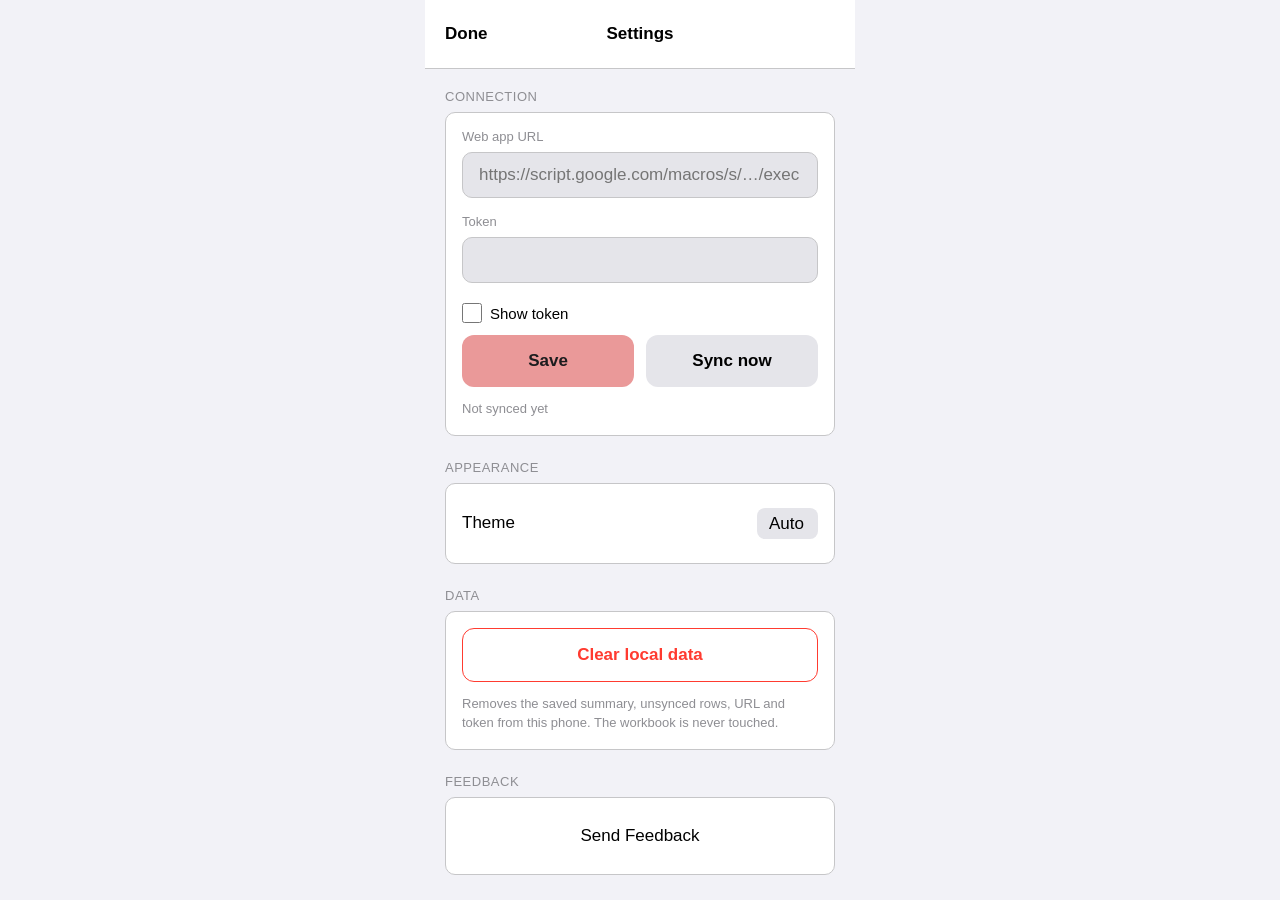
==== app/index.html @ 0020ec19 "Lead with the task name everywhere and show dates as DD-Mmm-YY Status rows now put the Task Name ove" ====
<!doctype html>
<html lang="en" data-theme="auto">
<head>
<meta charset="utf-8">
<meta name="viewport" content="width=device-width, initial-scale=1.0, maximum-scale=1.0, user-scalable=no, viewport-fit=cover">
<title>Apollo</title>
<meta name="theme-color" content="#ffffff">
<meta name="apple-mobile-web-app-capable" content="yes">
<meta name="apple-mobile-web-app-status-bar-style" content="black-translucent">
<meta name="apple-mobile-web-app-title" content="Apollo">
<link rel="manifest" href="manifest.webmanifest">
<link rel="icon" href="icon.svg" type="image/svg+xml">
<link rel="apple-touch-icon" href="icon-192.png">
<link rel="stylesheet" href="style.css">
</head>
<body>
<div id="app" class="app">

  <div id="view-main" class="view">
    <header class="header">
      <h1 class="title">Apollo</h1>
      <button type="button" id="settings-btn" class="icon-btn" aria-label="Settings">&#9881;&#65039;</button>
    </header>
    <div class="seg-wrap">
      <div class="seg-tabs" role="tablist" aria-label="Screens">
        <button type="button" role="tab" data-tab="log">Log</button>
        <button type="button" role="tab" data-tab="status">Status</button>
      </div>
    </div>
    <div id="panels" class="panels">
      <div id="track" class="track">

        <section id="screen-log" class="panel" aria-label="Log">
          <div class="section">
            <div class="section-title">Kind</div>
            <div class="card">
              <div class="toggle-group" role="group" aria-label="Kind of training">
                <button type="button" data-mode="flight">Flight</button>
                <button type="button" data-mode="sim">Sim</button>
                <button type="button" data-mode="ground">Ground</button>
              </div>
            </div>
          </div>
          <div class="section">
            <div class="section-title">Sortie</div>
            <div class="card">
              <div class="input-group" id="mission-field">
                <label for="mission">Mission Number</label>
                <input id="mission" type="text" autocomplete="off" autocapitalize="characters" spellcheck="false" placeholder="e.g. 0123">
              </div>
              <div class="input-group last">
                <label for="date">Date (Zulu)</label>
                <div class="date-field">
                  <span id="date-display" class="date-display" aria-hidden="true"></span>
                  <input id="date" type="date" required>
                </div>
              </div>
            </div>
          </div>
          <div class="section">
            <div class="section-title">Events</div>
            <input id="search" type="search" class="search" placeholder="Search events" autocomplete="off" aria-label="Search events">
            <div id="events"></div>
          </div>
          <div class="panel-end"></div>
        </section>

        <section id="screen-status" class="panel" aria-label="Status">
          <div id="status-head" class="section-title"></div>
          <div id="logcheck"></div>
          <div id="status-error"></div>
          <ul id="summary" class="card list"></ul>
          <div class="panel-end"></div>
        </section>

      </div>
    </div>
    <div id="savebar" class="savebar">
      <button type="button" id="save" class="btn primary" disabled>Save</button>
    </div>
  </div>

  <div id="screen-settings" class="view hidden">
    <header class="header header-center">
      <button type="button" id="done" class="text-btn">Done</button>
      <h1 class="title small">Settings</h1>
      <span class="header-spacer" aria-hidden="true"></span>
    </header>
    <div class="panel">
      <div class="section">
        <div class="section-title">Connection</div>
        <div class="card">
          <div class="input-group">
            <label for="url">Web app URL</label>
            <input id="url" type="url" autocomplete="off" autocapitalize="none" spellcheck="false" placeholder="https://script.google.com/macros/s/…/exec">
          </div>
          <div class="input-group">
            <label for="token">Token</label>
            <input id="token" type="password" autocomplete="off" autocapitalize="none" spellcheck="false">
          </div>
          <label class="check"><input id="show-token" type="checkbox"> Show token</label>
          <div class="btn-row">
            <button type="button" id="save-settings" class="btn primary">Save</button>
            <button type="button" id="sync-now" class="btn secondary">Sync now</button>
          </div>
          <p id="sync-status" class="hint"></p>
          <div id="settings-error"></div>
        </div>
      </div>
      <div class="section">
        <div class="section-title">Appearance</div>
        <div class="card">
          <div class="setting-row last">
            <label for="theme">Theme</label>
            <select id="theme">
              <option value="light">Light</option>
              <option value="dark">Dark</option>
              <option value="auto">Auto</option>
            </select>
          </div>
        </div>
      </div>
      <div class="section">
        <div class="section-title">Data</div>
        <div class="card">
          <button type="button" id="clear-data" class="btn outline-destructive">Clear local data</button>
          <p class="hint">Removes the saved summary, unsynced rows, URL and token from this phone. The workbook is never touched.</p>
        </div>
      </div>
      <div class="section">
        <div class="section-title">Feedback</div>
        <div class="card">
          <a class="link" href="mailto:135crewdog.github@gmail.com?subject=Apollo%20App%20Feedback">Send Feedback</a>
        </div>
      </div>
      <p class="version">Apollo v<span id="version"></span> · all dates are Zulu</p>
      <div class="panel-end"></div>
    </div>
  </div>

</div>
<div id="toast" class="toast hidden" role="status"></div>
<script src="app.js"></script>
</body>
</html>
---- app/style.css ----
/* Apollo: the same visual system as Show Time (iOS-style), with the due-date colours as the accent. */

:root {
  --bg: #f2f2f7;
  --elev: #ffffff;
  --border: #c6c6c8;
  --text: #000000;
  --text2: #8e8e93;
  --fill: #e5e5ea;
  --fill2: #d1d1d6;
  --destructive: #ff3b30;
  --success: #34c759;
  --warning: #8a6400;
  --warning-bg: #fff9e6;
  --warning-border: rgba(255, 204, 0, 0.5);
  --error-bg: #fff0ef;
  --error-border: rgba(255, 59, 48, 0.35);
  /* Due-date palette */
  --red: #ea9999;
  --orange: #f9cb9c;
  --yellow: #fff2cc;
  --grey: #666666;
  --on-accent: #1c1c1e;
  --band-text: #1c1c1e;
  --shadow: rgba(0, 0, 0, 0.1);
  color-scheme: light;
}
:root[data-theme="dark"],
:root:not([data-theme="light"]):not([data-theme="dark"]).system-dark {
  --bg: #000000;
  --elev: #1c1c1e;
  --border: #38383a;
  --text: #ffffff;
  --text2: #98989d;
  --fill: #48484a;
  --fill2: #3a3a3c;
  --destructive: #ff453a;
  --warning: #ffd60a;
  --warning-bg: #3d2e00;
  --warning-border: rgba(255, 214, 10, 0.4);
  --error-bg: #2d0a08;
  --error-border: rgba(255, 69, 58, 0.4);
  --shadow: rgba(0, 0, 0, 0.4);
  color-scheme: dark;
}

* { margin: 0; padding: 0; box-sizing: border-box; }
html, body { height: 100%; }
body {
  font-family: -apple-system, BlinkMacSystemFont, "SF Pro Display", "Helvetica Neue", sans-serif;
  -webkit-font-smoothing: antialiased;
  -moz-osx-font-smoothing: grayscale;
  background: var(--bg);
  color: var(--text);
  overflow: hidden;
  touch-action: pan-y;
}
button, input:not([type="checkbox"]), select { -webkit-appearance: none; appearance: none; font-family: inherit; }
input[type="checkbox"] { -webkit-appearance: checkbox; appearance: checkbox; }
button, input, select { touch-action: manipulation; }

.app {
  height: 100vh;
  height: 100dvh;
  width: 100%;
  max-width: 430px;
  margin: 0 auto;
  padding-top: env(safe-area-inset-top);
  padding-left: env(safe-area-inset-left);
  padding-right: env(safe-area-inset-right);
  display: flex;
  flex-direction: column;
  position: relative;
}
.view { flex: 1; display: flex; flex-direction: column; min-height: 0; position: relative; }
.view.hidden, .hidden { display: none; }

/* Header */
.header {
  background: var(--elev);
  border-bottom: 1px solid var(--border);
  padding: 16px 20px;
  display: flex;
  align-items: center;
  justify-content: space-between;
  position: relative;
}
.title { font-size: 34px; font-weight: 700; letter-spacing: -0.5px; color: var(--text); }
.title.small { font-size: 17px; font-weight: 600; letter-spacing: 0; position: absolute; left: 50%; transform: translateX(-50%); }
.icon-btn {
  background: var(--fill); border: none; border-radius: 20px;
  width: 40px; height: 40px; display: flex; align-items: center; justify-content: center;
  font-size: 20px; color: var(--text); cursor: pointer;
}
.text-btn { background: transparent; border: none; color: var(--text); font-size: 17px; font-weight: 600; padding: 8px 0; cursor: pointer; }
.header-spacer { width: 60px; }

/* Segmented control (tabs) */
.seg-wrap { padding: 12px 20px; background: var(--elev); border-bottom: 1px solid var(--border); }
.seg-tabs { background: var(--fill); border-radius: 9px; padding: 2px; display: flex; gap: 2px; }
.seg-tabs button {
  flex: 1; padding: 8px; border: none; border-radius: 7px; background: transparent;
  color: var(--text2); font-size: 13px; font-weight: 400; cursor: pointer; transition: all 0.2s;
}
.seg-tabs button.on { background: var(--elev); color: var(--text); font-weight: 600; box-shadow: 0 1px 3px var(--shadow); }

/* Panels */
.panels { flex: 1; overflow: hidden; position: relative; }
.track { display: flex; height: 100%; transition: transform 0.3s cubic-bezier(0.4, 0, 0.2, 1); }
.panel { min-width: 100%; height: 100%; overflow-y: auto; -webkit-overflow-scrolling: touch; padding: 20px; }
.panel-end { height: 24px; }
#screen-log .panel-end { height: 96px; }

/* Sections and cards */
.section { margin-bottom: 24px; }
.section-title {
  font-size: 13px; font-weight: 400; color: var(--text2);
  margin-bottom: 8px; text-transform: uppercase; letter-spacing: 0.5px;
}
.card { background: var(--elev); border-radius: 10px; padding: 16px; border: 1px solid var(--border); }
ul.card.list { padding: 0 16px; list-style: none; }

.setting-row {
  display: flex; justify-content: space-between; align-items: center;
  padding: 8px 0; border-bottom: 1px solid var(--border); margin-bottom: 8px; color: var(--text); font-size: 17px;
}
.setting-row.last { border-bottom: none; margin-bottom: 0; }
select {
  background: var(--fill); border: none; border-radius: 8px; padding: 6px 12px;
  color: var(--text); font-size: 17px; cursor: pointer;
}

/* Inputs */
.input-group { margin-bottom: 16px; }
.input-group.last { margin-bottom: 0; }
.input-group label, .hint { display: block; font-size: 13px; font-weight: 400; color: var(--text2); margin-bottom: 8px; }
input[type="text"], input[type="date"], input[type="search"], input[type="url"], input[type="password"] {
  width: 100%; padding: 12px 16px; background: var(--fill); border: 1px solid var(--border);
  border-radius: 10px; color: var(--text); font-size: 17px; min-height: 46px;
}
input.error { border-color: var(--destructive); }
/* A readable DD-Mmm-YY label sits on top of the native date picker; the picker keeps the YYYY-MM-DD value. */
.date-field { position: relative; }
.date-display {
  display: block; width: 100%; padding: 12px 16px; min-height: 46px; background: var(--fill);
  border: 1px solid var(--border); border-radius: 10px; color: var(--text); font-size: 17px; font-variant-numeric: tabular-nums;
}
.date-field input[type="date"] { position: absolute; inset: 0; width: 100%; height: 100%; opacity: 0; min-height: 0; }
.date-field input.error + .date-display, .date-field:has(input.error) .date-display { border-color: var(--destructive); }
.search { margin-bottom: 12px; }
label.check { display: flex; align-items: center; gap: 8px; font-size: 15px; color: var(--text); padding: 4px 0 12px; cursor: pointer; }
label.check input { width: 20px; height: 20px; accent-color: var(--red); }

/* Buttons */
.btn {
  width: 100%; padding: 16px; border: none; border-radius: 12px;
  font-size: 17px; font-weight: 600; cursor: pointer;
}
.btn.primary { background: var(--red); color: var(--on-accent); }
.btn.secondary { background: var(--fill); color: var(--text); }
.btn.success { background: var(--success); color: #ffffff; }
.btn.outline-destructive { background: transparent; border: 1px solid var(--destructive); color: var(--destructive); }
.btn:disabled { opacity: 0.5; cursor: default; }
.btn-row { display: flex; gap: 12px; }
.btn-row .btn { flex: 1; }
.card > .btn + .hint { margin: 12px 0 0; }
.hint { margin: 12px 0 0; line-height: 1.5; }
.link { display: block; text-align: center; padding: 12px 16px; color: var(--text); font-size: 17px; font-weight: 500; text-decoration: none; }
.version { text-align: center; margin-top: 24px; font-size: 13px; color: var(--text2); }

/* Toggle group (Flight / Sim / Ground) */
.toggle-group { display: flex; gap: 8px; }
.toggle-group button {
  flex: 1; padding: 12px; background: var(--fill); border: none; border-radius: 10px;
  color: var(--text); font-size: 17px; font-weight: 600; cursor: pointer;
}
.toggle-group button.on { background: var(--orange); color: var(--on-accent); }

/* Event list: one section per RTM group */
#events .group { font-size: 13px; color: var(--text2); text-transform: uppercase; letter-spacing: 0.5px; margin: 16px 0 8px; }
#events .group:first-child { margin-top: 0; }
#events ul { list-style: none; background: var(--elev); border: 1px solid var(--border); border-radius: 10px; padding: 0 16px; }
.event { display: flex; align-items: center; gap: 12px; padding: 10px 0; border-bottom: 1px solid var(--border); }
.event:last-child { border-bottom: none; }
.event .name { flex: 1; min-width: 0; }
.event .name b { display: block; font-weight: 600; font-size: 15px; }
.event .name span { font-size: 13px; color: var(--text2); }
.stepper { display: flex; align-items: center; background: var(--fill); border-radius: 10px; padding: 2px; }
.stepper button { width: 40px; height: 36px; border: none; border-radius: 8px; background: transparent; color: var(--text); font-size: 22px; line-height: 1; cursor: pointer; }
.stepper button:disabled { color: var(--text2); opacity: 0.5; cursor: default; }
.stepper .n { width: 28px; text-align: center; font-size: 17px; font-weight: 700; font-variant-numeric: tabular-nums; }
.stepper .n.zero { color: var(--text2); font-weight: 400; }
.event.picked .stepper { background: var(--orange); }
.event.picked .stepper button, .event.picked .stepper .n { color: var(--on-accent); }

/* Save bar */
.savebar {
  position: absolute; left: 0; right: 0; bottom: 0;
  padding: 12px 20px calc(12px + env(safe-area-inset-bottom));
  background: var(--elev); border-top: 1px solid var(--border);
}
.savebar.hidden { display: none; }

/* Status list: same name-over-ID label as the Log list */
.item { padding: 12px 0; border-bottom: 1px solid var(--border); }
.item:last-child { border-bottom: none; }
.item .head { display: flex; justify-content: space-between; gap: 12px; align-items: flex-start; }
.item .label { flex: 1; min-width: 0; }
.item .name { font-weight: 600; font-size: 15px; }
.item .id { color: var(--text2); font-size: 13px; margin-top: 2px; }
.item .vol { font-size: 13px; color: var(--text2); margin-top: 6px; }
.due {
  white-space: nowrap; font-variant-numeric: tabular-nums; padding: 3px 10px; border-radius: 8px;
  font-size: 13px; font-weight: 600; background: var(--fill); color: var(--text2);
}
.due.band-overdue { background: var(--grey); color: #ffffff; }
.due.band-d30 { background: var(--red); color: var(--band-text); }
.due.band-d60 { background: var(--orange); color: var(--band-text); }
.due.band-d90 { background: var(--yellow); color: var(--band-text); }
.empty { text-align: center; color: var(--text2); font-style: italic; padding: 40px 8px; }

/* Banners */
.banner { border-radius: 10px; padding: 12px 16px; margin-bottom: 16px; font-size: 13px; font-weight: 500; line-height: 1.5; }
.banner.warn { background: var(--warning-bg); border: 1px solid var(--warning-border); color: var(--warning); }
.banner.error { background: var(--error-bg); border: 1px solid var(--error-border); color: var(--destructive); }
.banner ul { margin: 6px 0 0; padding-left: 18px; font-weight: 400; }

/* Toast */
.toast {
  position: fixed; left: 50%; bottom: calc(96px + env(safe-area-inset-bottom)); transform: translateX(-50%);
  background: var(--text); color: var(--bg); padding: 10px 14px; border-radius: 10px; font-size: 14px;
  max-width: 90vw; box-shadow: 0 4px 16px rgba(0, 0, 0, 0.25); z-index: 10;
}
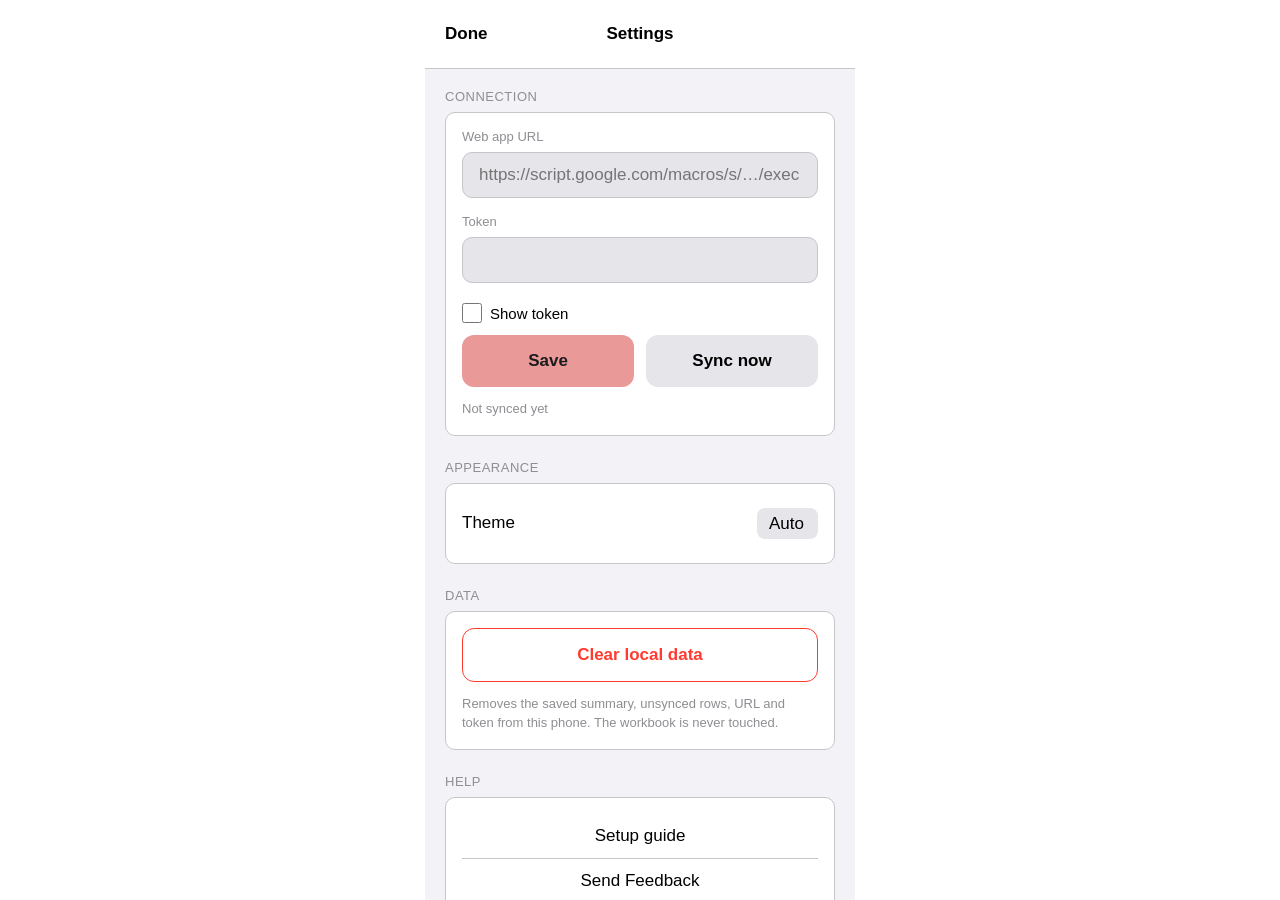
==== commit 7c903634: "Milestone 3: the setup guide, a script-free template, Connect device Sharing Apollo is one link: the" ====
--- a/app/index.html
+++ b/app/index.html
@@ -128,8 +128,9 @@
         </div>
       </div>
       <div class="section">
-        <div class="section-title">Feedback</div>
+        <div class="section-title">Help</div>
         <div class="card">
+          <a class="link" href="guide/" target="_blank" rel="noopener">Setup guide</a>
           <a class="link" href="mailto:135crewdog.github@gmail.com?subject=Apollo%20App%20Feedback">Send Feedback</a>
         </div>
       </div>
--- a/app/style.css
+++ b/app/style.css
@@ -50,7 +50,9 @@
   font-family: -apple-system, BlinkMacSystemFont, "SF Pro Display", "Helvetica Neue", sans-serif;
   -webkit-font-smoothing: antialiased;
   -moz-osx-font-smoothing: grayscale;
-  background: var(--bg);
+  /* As in Show Time: the page behind the 430px column is the elevated colour, so on a wide
+     screen the app reads as a phone-shaped panel. On a phone the column fills the screen. */
+  background: var(--elev);
   color: var(--text);
   overflow: hidden;
   touch-action: pan-y;
@@ -71,6 +73,7 @@
   display: flex;
   flex-direction: column;
   position: relative;
+  background: var(--bg);
 }
 .view { flex: 1; display: flex; flex-direction: column; min-height: 0; position: relative; }
 .view.hidden, .hidden { display: none; }
@@ -166,6 +169,7 @@
 .card > .btn + .hint { margin: 12px 0 0; }
 .hint { margin: 12px 0 0; line-height: 1.5; }
 .link { display: block; text-align: center; padding: 12px 16px; color: var(--text); font-size: 17px; font-weight: 500; text-decoration: none; }
+.link + .link { border-top: 1px solid var(--border); }
 .version { text-align: center; margin-top: 24px; font-size: 13px; color: var(--text2); }
 
 /* Toggle group (Flight / Sim / Ground) */
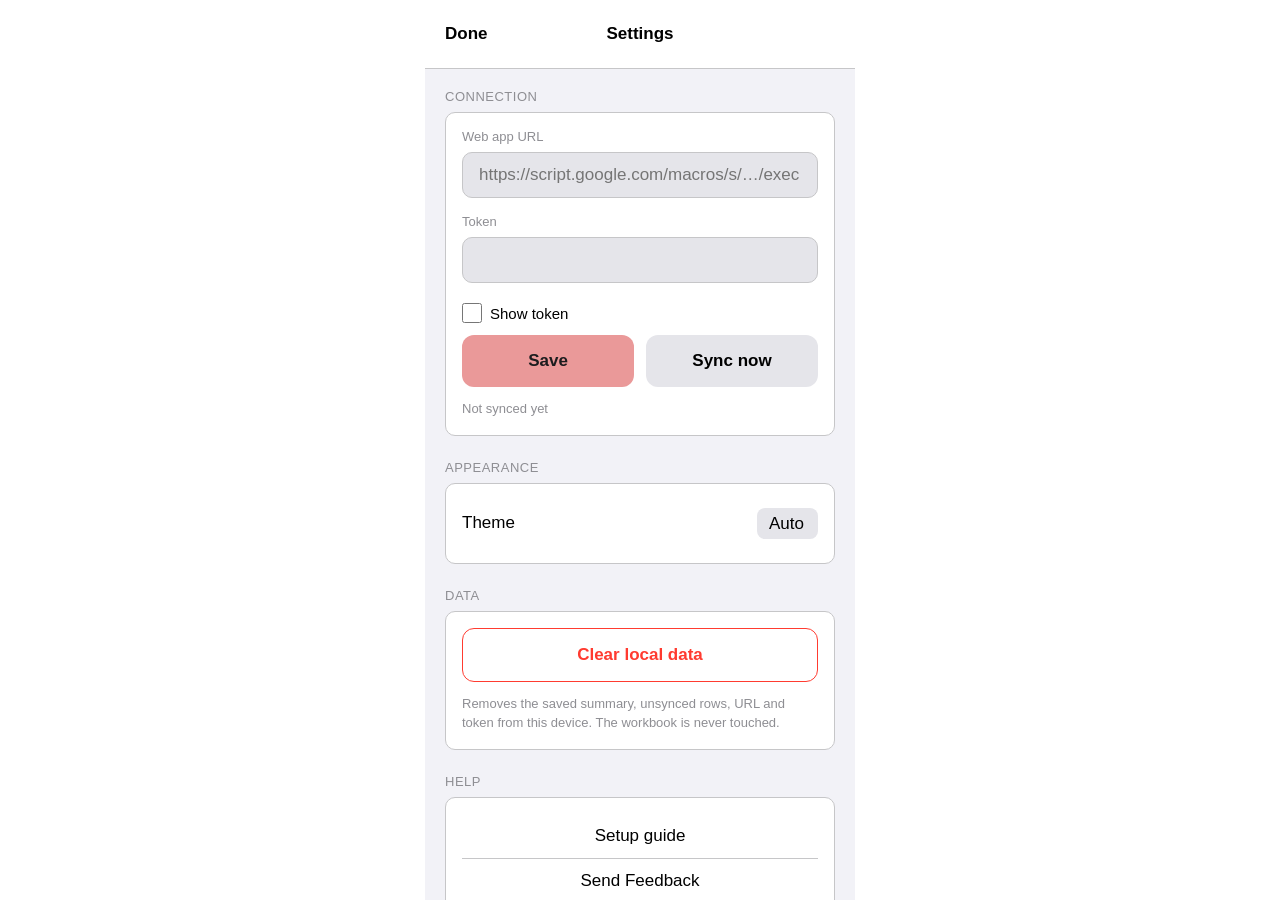
==== commit 76a5fe14: "Proofread: device-neutral wording, American spelling, clearer backfill and date advice Phone-specifi" ====
--- a/app/index.html
+++ b/app/index.html
@@ -124,7 +124,7 @@
         <div class="section-title">Data</div>
         <div class="card">
           <button type="button" id="clear-data" class="btn outline-destructive">Clear local data</button>
-          <p class="hint">Removes the saved summary, unsynced rows, URL and token from this phone. The workbook is never touched.</p>
+          <p class="hint">Removes the saved summary, unsynced rows, URL and token from this device. The workbook is never touched.</p>
         </div>
       </div>
       <div class="section">
@@ -141,6 +141,17 @@
 
 </div>
 <div id="toast" class="toast hidden" role="status"></div>
+<script>
+// If an older service worker handed this app shell to a different page's address (the
+// guide, for example), let the updated worker take over and load the right page.
+(function () {
+  var here = location.pathname;
+  var isAppRoot = /\/(index\.html)?$/.test(here) && !/\/guide\/(index\.html)?$/.test(here);
+  if (isAppRoot || !('serviceWorker' in navigator)) return;
+  navigator.serviceWorker.addEventListener('controllerchange', function () { location.reload(); });
+  navigator.serviceWorker.getRegistration().then(function (r) { if (r) r.update(); });
+})();
+</script>
 <script src="app.js"></script>
 </body>
 </html>
--- a/app/style.css
+++ b/app/style.css
@@ -1,4 +1,4 @@
-/* Apollo: the same visual system as Show Time (iOS-style), with the due-date colours as the accent. */
+/* Apollo: the same visual system as Show Time (iOS-style), with the due-date colors as the accent. */
 
 :root {
   --bg: #f2f2f7;
@@ -19,7 +19,7 @@
   --red: #ea9999;
   --orange: #f9cb9c;
   --yellow: #fff2cc;
-  --grey: #666666;
+  --gray: #666666;
   --on-accent: #1c1c1e;
   --band-text: #1c1c1e;
   --shadow: rgba(0, 0, 0, 0.1);
@@ -50,8 +50,8 @@
   font-family: -apple-system, BlinkMacSystemFont, "SF Pro Display", "Helvetica Neue", sans-serif;
   -webkit-font-smoothing: antialiased;
   -moz-osx-font-smoothing: grayscale;
-  /* As in Show Time: the page behind the 430px column is the elevated colour, so on a wide
-     screen the app reads as a phone-shaped panel. On a phone the column fills the screen. */
+  /* As in Show Time: the page behind the 430px column is the elevated color, so on a wide
+     screen the app reads as a narrow panel. On a small screen the column fills it. */
   background: var(--elev);
   color: var(--text);
   overflow: hidden;
@@ -217,7 +217,7 @@
   white-space: nowrap; font-variant-numeric: tabular-nums; padding: 3px 10px; border-radius: 8px;
   font-size: 13px; font-weight: 600; background: var(--fill); color: var(--text2);
 }
-.due.band-overdue { background: var(--grey); color: #ffffff; }
+.due.band-overdue { background: var(--gray); color: #ffffff; }
 .due.band-d30 { background: var(--red); color: var(--band-text); }
 .due.band-d60 { background: var(--orange); color: var(--band-text); }
 .due.band-d90 { background: var(--yellow); color: var(--band-text); }
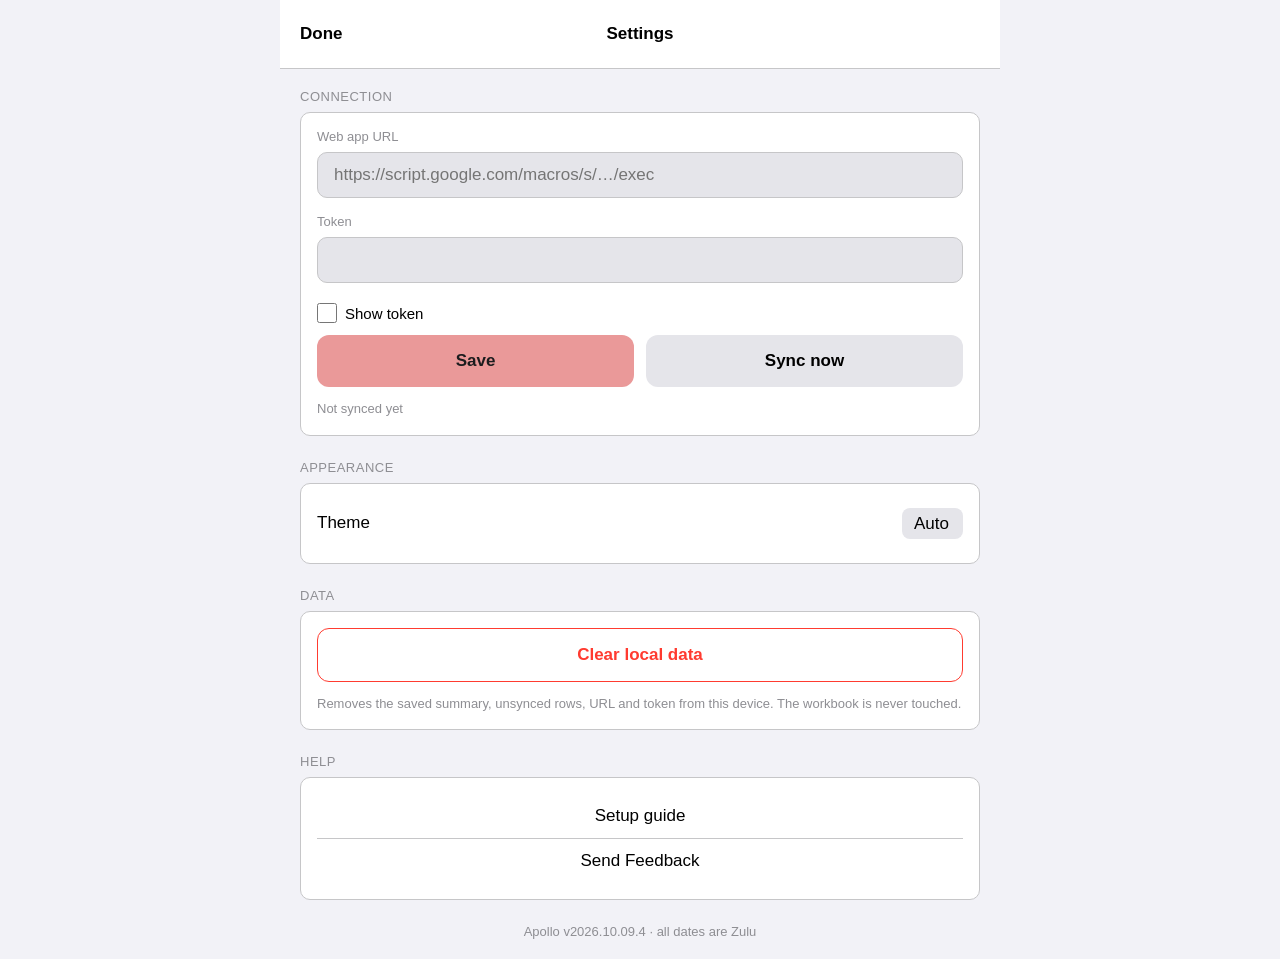
==== commit c6d96fbf: "The app is an ordinary web page: no app shell, 720px column, sticky Save The fixed, viewport-sized s" ====
--- a/app/index.html
+++ b/app/index.html
@@ -2,11 +2,10 @@
 <html lang="en" data-theme="auto">
 <head>
 <meta charset="utf-8">
-<meta name="viewport" content="width=device-width, initial-scale=1.0, maximum-scale=1.0, user-scalable=no, viewport-fit=cover">
+<meta name="viewport" content="width=device-width, initial-scale=1">
 <title>Apollo</title>
 <meta name="theme-color" content="#ffffff">
 <meta name="apple-mobile-web-app-capable" content="yes">
-<meta name="apple-mobile-web-app-status-bar-style" content="black-translucent">
 <meta name="apple-mobile-web-app-title" content="Apollo">
 <link rel="manifest" href="manifest.webmanifest">
 <link rel="icon" href="icon.svg" type="image/svg+xml">
@@ -27,8 +26,7 @@
         <button type="button" role="tab" data-tab="status">Status</button>
       </div>
     </div>
-    <div id="panels" class="panels">
-      <div id="track" class="track">
+    <div id="panels">
 
         <section id="screen-log" class="panel" aria-label="Log">
           <div class="section">
@@ -62,21 +60,19 @@
             <input id="search" type="search" class="search" placeholder="Search events" autocomplete="off" aria-label="Search events">
             <div id="events"></div>
           </div>
-          <div class="panel-end"></div>
+          <div id="savebar" class="savebar">
+            <button type="button" id="save" class="btn primary" disabled>Save</button>
+          </div>
         </section>
 
         <section id="screen-status" class="panel" aria-label="Status">
           <div id="status-head" class="section-title"></div>
           <div id="logcheck"></div>
           <div id="status-error"></div>
+          <input id="status-search" type="search" class="search" placeholder="Search events" autocomplete="off" aria-label="Search status">
           <ul id="summary" class="card list"></ul>
-          <div class="panel-end"></div>
         </section>
 
-      </div>
-    </div>
-    <div id="savebar" class="savebar">
-      <button type="button" id="save" class="btn primary" disabled>Save</button>
     </div>
   </div>
 
@@ -135,7 +131,6 @@
         </div>
       </div>
       <p class="version">Apollo v<span id="version"></span> · all dates are Zulu</p>
-      <div class="panel-end"></div>
     </div>
   </div>
 
--- a/app/style.css
+++ b/app/style.css
@@ -44,39 +44,26 @@
   color-scheme: dark;
 }
 
+/* Apollo is an ordinary web page. The browser owns the viewport, scrolling, the status bar,
+   the home indicator, the keyboard and zoom. Nothing here is sized to the viewport height or
+   to a safe-area inset; a fixed app shell that was once here showed a band of page beneath the
+   app on an installed iOS copy, and every device would have had its own version of that. */
 * { margin: 0; padding: 0; box-sizing: border-box; }
-html, body { height: 100%; }
 body {
   font-family: -apple-system, BlinkMacSystemFont, "SF Pro Display", "Helvetica Neue", sans-serif;
   -webkit-font-smoothing: antialiased;
   -moz-osx-font-smoothing: grayscale;
-  /* As in Show Time: the page behind the 430px column is the elevated color, so on a wide
-     screen the app reads as a narrow panel. On a small screen the column fills it. */
-  background: var(--elev);
+  background: var(--bg);
   color: var(--text);
-  overflow: hidden;
-  touch-action: pan-y;
 }
 button, input:not([type="checkbox"]), select { -webkit-appearance: none; appearance: none; font-family: inherit; }
 input[type="checkbox"] { -webkit-appearance: checkbox; appearance: checkbox; }
 button, input, select { touch-action: manipulation; }
 
-.app {
-  height: 100vh;
-  height: 100dvh;
-  width: 100%;
-  max-width: 430px;
-  margin: 0 auto;
-  padding-top: env(safe-area-inset-top);
-  padding-left: env(safe-area-inset-left);
-  padding-right: env(safe-area-inset-right);
-  display: flex;
-  flex-direction: column;
-  position: relative;
-  background: var(--bg);
-}
-.view { flex: 1; display: flex; flex-direction: column; min-height: 0; position: relative; }
-.view.hidden, .hidden { display: none; }
+/* One reading width for the whole project, the same as the guide's. A phone fills it; a
+   landscape phone, an iPad or a desktop centers it. */
+.app { max-width: 720px; margin: 0 auto; }
+.hidden { display: none; }
 
 /* Header */
 .header {
@@ -107,12 +94,8 @@
 }
 .seg-tabs button.on { background: var(--elev); color: var(--text); font-weight: 600; box-shadow: 0 1px 3px var(--shadow); }
 
-/* Panels */
-.panels { flex: 1; overflow: hidden; position: relative; }
-.track { display: flex; height: 100%; transition: transform 0.3s cubic-bezier(0.4, 0, 0.2, 1); }
-.panel { min-width: 100%; height: 100%; overflow-y: auto; -webkit-overflow-scrolling: touch; padding: 20px; }
-.panel-end { height: 24px; }
-#screen-log .panel-end { height: 96px; }
+/* Panels: Log and Status are two sections of the page; one is shown at a time. */
+.panel { padding: 20px; }
 
 /* Sections and cards */
 .section { margin-bottom: 24px; }
@@ -180,10 +163,9 @@
 }
 .toggle-group button.on { background: var(--orange); color: var(--on-accent); }
 
-/* Event list: one section per RTM group */
-#events .group { font-size: 13px; color: var(--text2); text-transform: uppercase; letter-spacing: 0.5px; margin: 16px 0 8px; }
-#events .group:first-child { margin-top: 0; }
-#events ul { list-style: none; background: var(--elev); border: 1px solid var(--border); border-radius: 10px; padding: 0 16px; }
+/* Event list: one card per RTM group, no headings */
+#events ul { list-style: none; background: var(--elev); border: 1px solid var(--border); border-radius: 10px; padding: 0 16px; margin-top: 12px; }
+#events ul:first-child { margin-top: 0; }
 .event { display: flex; align-items: center; gap: 12px; padding: 10px 0; border-bottom: 1px solid var(--border); }
 .event:last-child { border-bottom: none; }
 .event .name { flex: 1; min-width: 0; }
@@ -197,13 +179,15 @@
 .event.picked .stepper { background: var(--orange); }
 .event.picked .stepper button, .event.picked .stepper .n { color: var(--on-accent); }
 
-/* Save bar */
+/* Save bar: the last thing in the Log section, and it sticks to the bottom of the screen
+   while the event list scrolls, so Save is always one tap away. It bleeds to the section's
+   edges and settles into place after the list once the page is scrolled to the end. */
 .savebar {
-  position: absolute; left: 0; right: 0; bottom: 0;
-  padding: 12px 20px calc(12px + env(safe-area-inset-bottom));
+  position: sticky; bottom: 0;
+  margin: 24px -20px -20px;
+  padding: 12px 20px;
   background: var(--elev); border-top: 1px solid var(--border);
 }
-.savebar.hidden { display: none; }
 
 /* Status list: same name-over-ID label as the Log list */
 .item { padding: 12px 0; border-bottom: 1px solid var(--border); }
@@ -231,7 +215,7 @@
 
 /* Toast */
 .toast {
-  position: fixed; left: 50%; bottom: calc(96px + env(safe-area-inset-bottom)); transform: translateX(-50%);
+  position: fixed; left: 50%; bottom: 96px; transform: translateX(-50%);
   background: var(--text); color: var(--bg); padding: 10px 14px; border-radius: 10px; font-size: 14px;
   max-width: 90vw; box-shadow: 0 4px 16px rgba(0, 0, 0, 0.25); z-index: 10;
 }
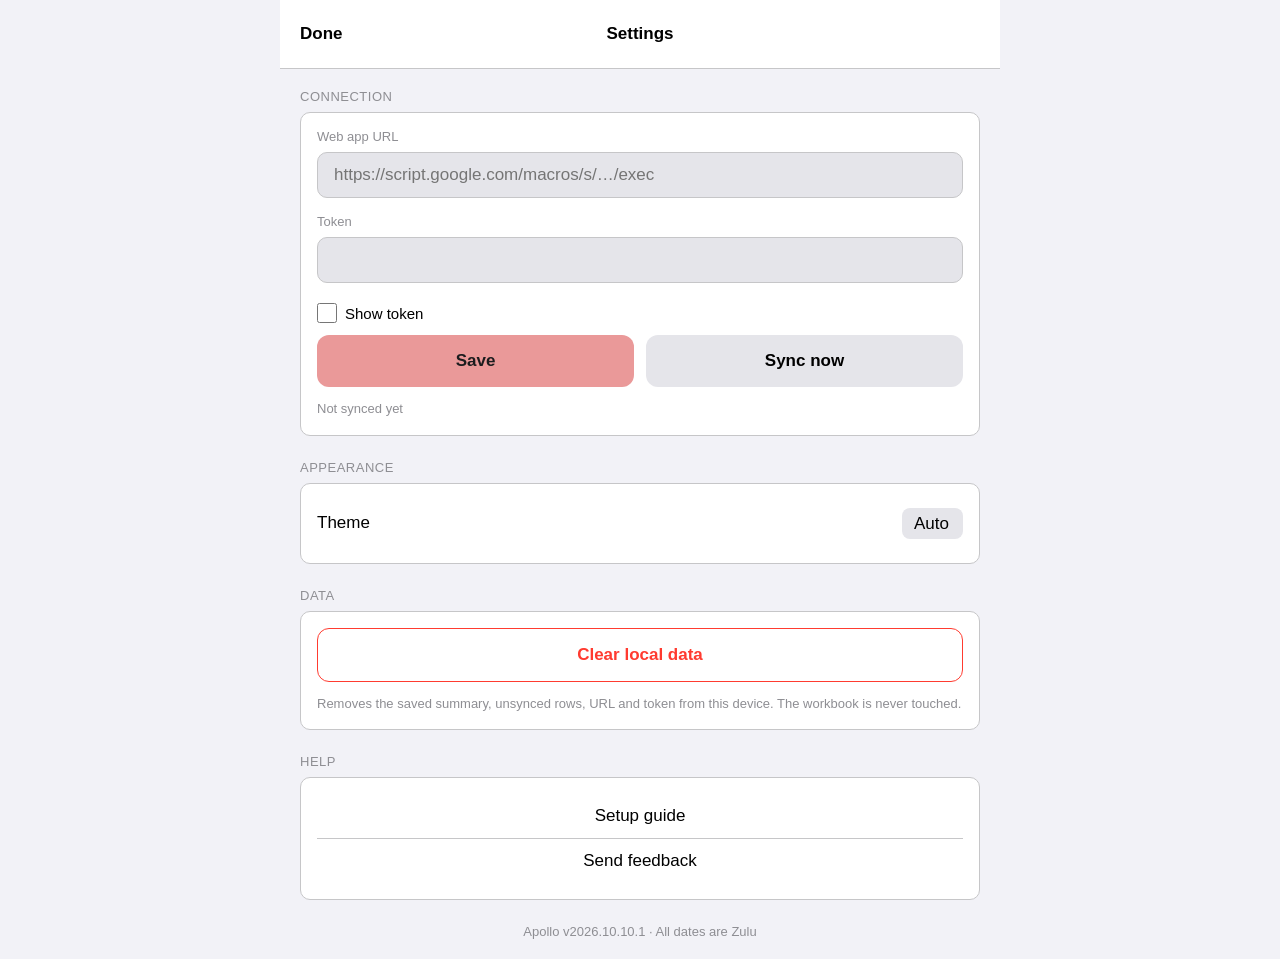
==== commit ceecde82: "Audit PR 2: the app does no date math, and loses what it no longer needs The Status badge takes its " ====
--- a/app/index.html
+++ b/app/index.html
@@ -5,7 +5,6 @@
 <meta name="viewport" content="width=device-width, initial-scale=1">
 <title>Apollo</title>
 <meta name="theme-color" content="#ffffff">
-<meta name="apple-mobile-web-app-capable" content="yes">
 <meta name="apple-mobile-web-app-title" content="Apollo">
 <link rel="manifest" href="manifest.webmanifest">
 <link rel="icon" href="icon.svg" type="image/svg+xml">
@@ -43,7 +42,7 @@
             <div class="section-title">Sortie</div>
             <div class="card">
               <div class="input-group" id="mission-field">
-                <label for="mission">Mission Number</label>
+                <label for="mission">Mission number</label>
                 <input id="mission" type="text" autocomplete="off" autocapitalize="characters" spellcheck="false" placeholder="e.g. 0123">
               </div>
               <div class="input-group last">
@@ -127,26 +126,15 @@
         <div class="section-title">Help</div>
         <div class="card">
           <a class="link" href="guide/" target="_blank" rel="noopener">Setup guide</a>
-          <a class="link" href="mailto:135crewdog.github@gmail.com?subject=Apollo%20App%20Feedback">Send Feedback</a>
+          <a class="link" href="mailto:135crewdog.github@gmail.com?subject=Apollo%20App%20Feedback">Send feedback</a>
         </div>
       </div>
-      <p class="version">Apollo v<span id="version"></span> · all dates are Zulu</p>
+      <p class="version">Apollo v<span id="version"></span> · All dates are Zulu</p>
     </div>
   </div>
 
 </div>
 <div id="toast" class="toast hidden" role="status"></div>
-<script>
-// If an older service worker handed this app shell to a different page's address (the
-// guide, for example), let the updated worker take over and load the right page.
-(function () {
-  var here = location.pathname;
-  var isAppRoot = /\/(index\.html)?$/.test(here) && !/\/guide\/(index\.html)?$/.test(here);
-  if (isAppRoot || !('serviceWorker' in navigator)) return;
-  navigator.serviceWorker.addEventListener('controllerchange', function () { location.reload(); });
-  navigator.serviceWorker.getRegistration().then(function (r) { if (r) r.update(); });
-})();
-</script>
 <script src="app.js"></script>
 </body>
 </html>
--- a/app/style.css
+++ b/app/style.css
@@ -7,9 +7,7 @@
   --text: #000000;
   --text2: #8e8e93;
   --fill: #e5e5ea;
-  --fill2: #d1d1d6;
   --destructive: #ff3b30;
-  --success: #34c759;
   --warning: #8a6400;
   --warning-bg: #fff9e6;
   --warning-border: rgba(255, 204, 0, 0.5);
@@ -33,7 +31,6 @@
   --text: #ffffff;
   --text2: #98989d;
   --fill: #48484a;
-  --fill2: #3a3a3c;
   --destructive: #ff453a;
   --warning: #ffd60a;
   --warning-bg: #3d2e00;
@@ -144,7 +141,6 @@
 }
 .btn.primary { background: var(--red); color: var(--on-accent); }
 .btn.secondary { background: var(--fill); color: var(--text); }
-.btn.success { background: var(--success); color: #ffffff; }
 .btn.outline-destructive { background: transparent; border: 1px solid var(--destructive); color: var(--destructive); }
 .btn:disabled { opacity: 0.5; cursor: default; }
 .btn-row { display: flex; gap: 12px; }
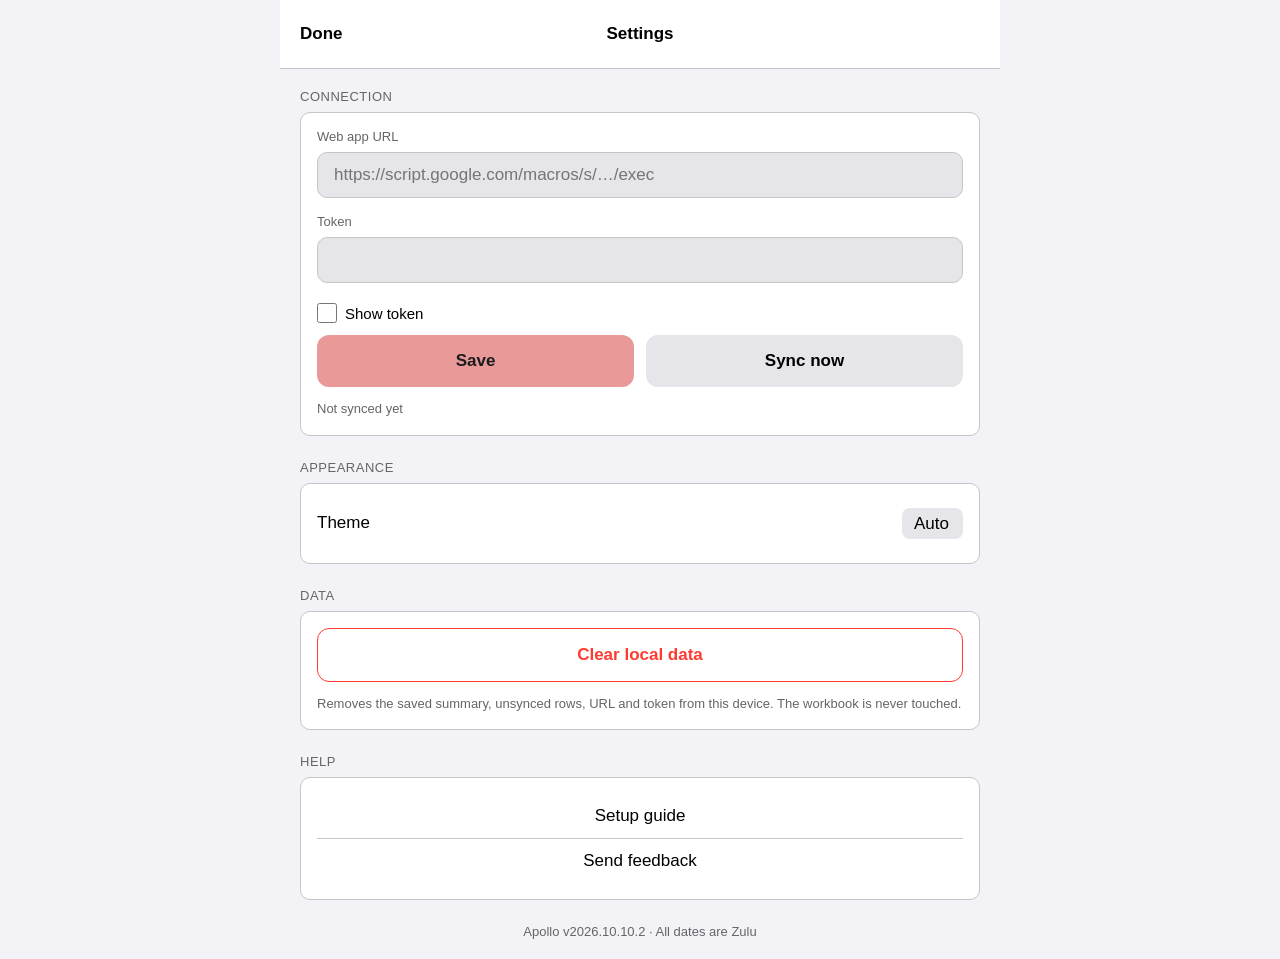
==== commit 55da955a: "Package 1: the app and its service worker App version 2026.10.10.2.  One logging tab at a time: a he" ====
--- a/app/index.html
+++ b/app/index.html
@@ -21,20 +21,21 @@
     </header>
     <div class="seg-wrap">
       <div class="seg-tabs" role="tablist" aria-label="Screens">
-        <button type="button" role="tab" data-tab="log">Log</button>
-        <button type="button" role="tab" data-tab="status">Status</button>
+        <button type="button" role="tab" data-tab="log" aria-controls="screen-log">Log</button>
+        <button type="button" role="tab" data-tab="status" aria-controls="screen-status">Status</button>
       </div>
     </div>
     <div id="panels">
 
-        <section id="screen-log" class="panel" aria-label="Log">
+        <section id="screen-log" class="panel" role="tabpanel" aria-label="Log">
+          <div id="lock-notice"></div>
           <div class="section">
             <div class="section-title">Kind</div>
             <div class="card">
               <div class="toggle-group" role="group" aria-label="Kind of training">
-                <button type="button" data-mode="flight">Flight</button>
-                <button type="button" data-mode="sim">Sim</button>
-                <button type="button" data-mode="ground">Ground</button>
+                <button type="button" data-mode="flight" aria-pressed="true">Flight</button>
+                <button type="button" data-mode="sim" aria-pressed="false">Sim</button>
+                <button type="button" data-mode="ground" aria-pressed="false">Ground</button>
               </div>
             </div>
           </div>
@@ -64,7 +65,7 @@
           </div>
         </section>
 
-        <section id="screen-status" class="panel" aria-label="Status">
+        <section id="screen-status" class="panel" role="tabpanel" aria-label="Status">
           <div id="status-head" class="section-title"></div>
           <div id="logcheck"></div>
           <div id="status-error"></div>
--- a/app/style.css
+++ b/app/style.css
@@ -5,7 +5,7 @@
   --elev: #ffffff;
   --border: #c6c6c8;
   --text: #000000;
-  --text2: #8e8e93;
+  --text2: #656569;
   --fill: #e5e5ea;
   --destructive: #ff3b30;
   --warning: #8a6400;
@@ -13,6 +13,7 @@
   --warning-border: rgba(255, 204, 0, 0.5);
   --error-bg: #fff0ef;
   --error-border: rgba(255, 59, 48, 0.35);
+  --error-text: #b3261e;
   /* Due-date palette */
   --red: #ea9999;
   --orange: #f9cb9c;
@@ -37,6 +38,7 @@
   --warning-border: rgba(255, 214, 10, 0.4);
   --error-bg: #2d0a08;
   --error-border: rgba(255, 69, 58, 0.4);
+  --error-text: #ff453a;
   --shadow: rgba(0, 0, 0, 0.4);
   color-scheme: dark;
 }
@@ -129,6 +131,8 @@
   border: 1px solid var(--border); border-radius: 10px; color: var(--text); font-size: 17px; font-variant-numeric: tabular-nums;
 }
 .date-field input[type="date"] { position: absolute; inset: 0; width: 100%; height: 100%; opacity: 0; min-height: 0; }
+/* The picker itself is invisible, so its keyboard focus shows on the label it sits behind. */
+.date-field:focus-within .date-display { outline: 2px solid var(--text); outline-offset: 2px; }
 .date-field input.error + .date-display, .date-field:has(input.error) .date-display { border-color: var(--destructive); }
 .search { margin-bottom: 12px; }
 label.check { display: flex; align-items: center; gap: 8px; font-size: 15px; color: var(--text); padding: 4px 0 12px; cursor: pointer; }
@@ -206,7 +210,7 @@
 /* Banners */
 .banner { border-radius: 10px; padding: 12px 16px; margin-bottom: 16px; font-size: 13px; font-weight: 500; line-height: 1.5; }
 .banner.warn { background: var(--warning-bg); border: 1px solid var(--warning-border); color: var(--warning); }
-.banner.error { background: var(--error-bg); border: 1px solid var(--error-border); color: var(--destructive); }
+.banner.error { background: var(--error-bg); border: 1px solid var(--error-border); color: var(--error-text); }
 .banner ul { margin: 6px 0 0; padding-left: 18px; font-weight: 400; }
 
 /* Toast */
